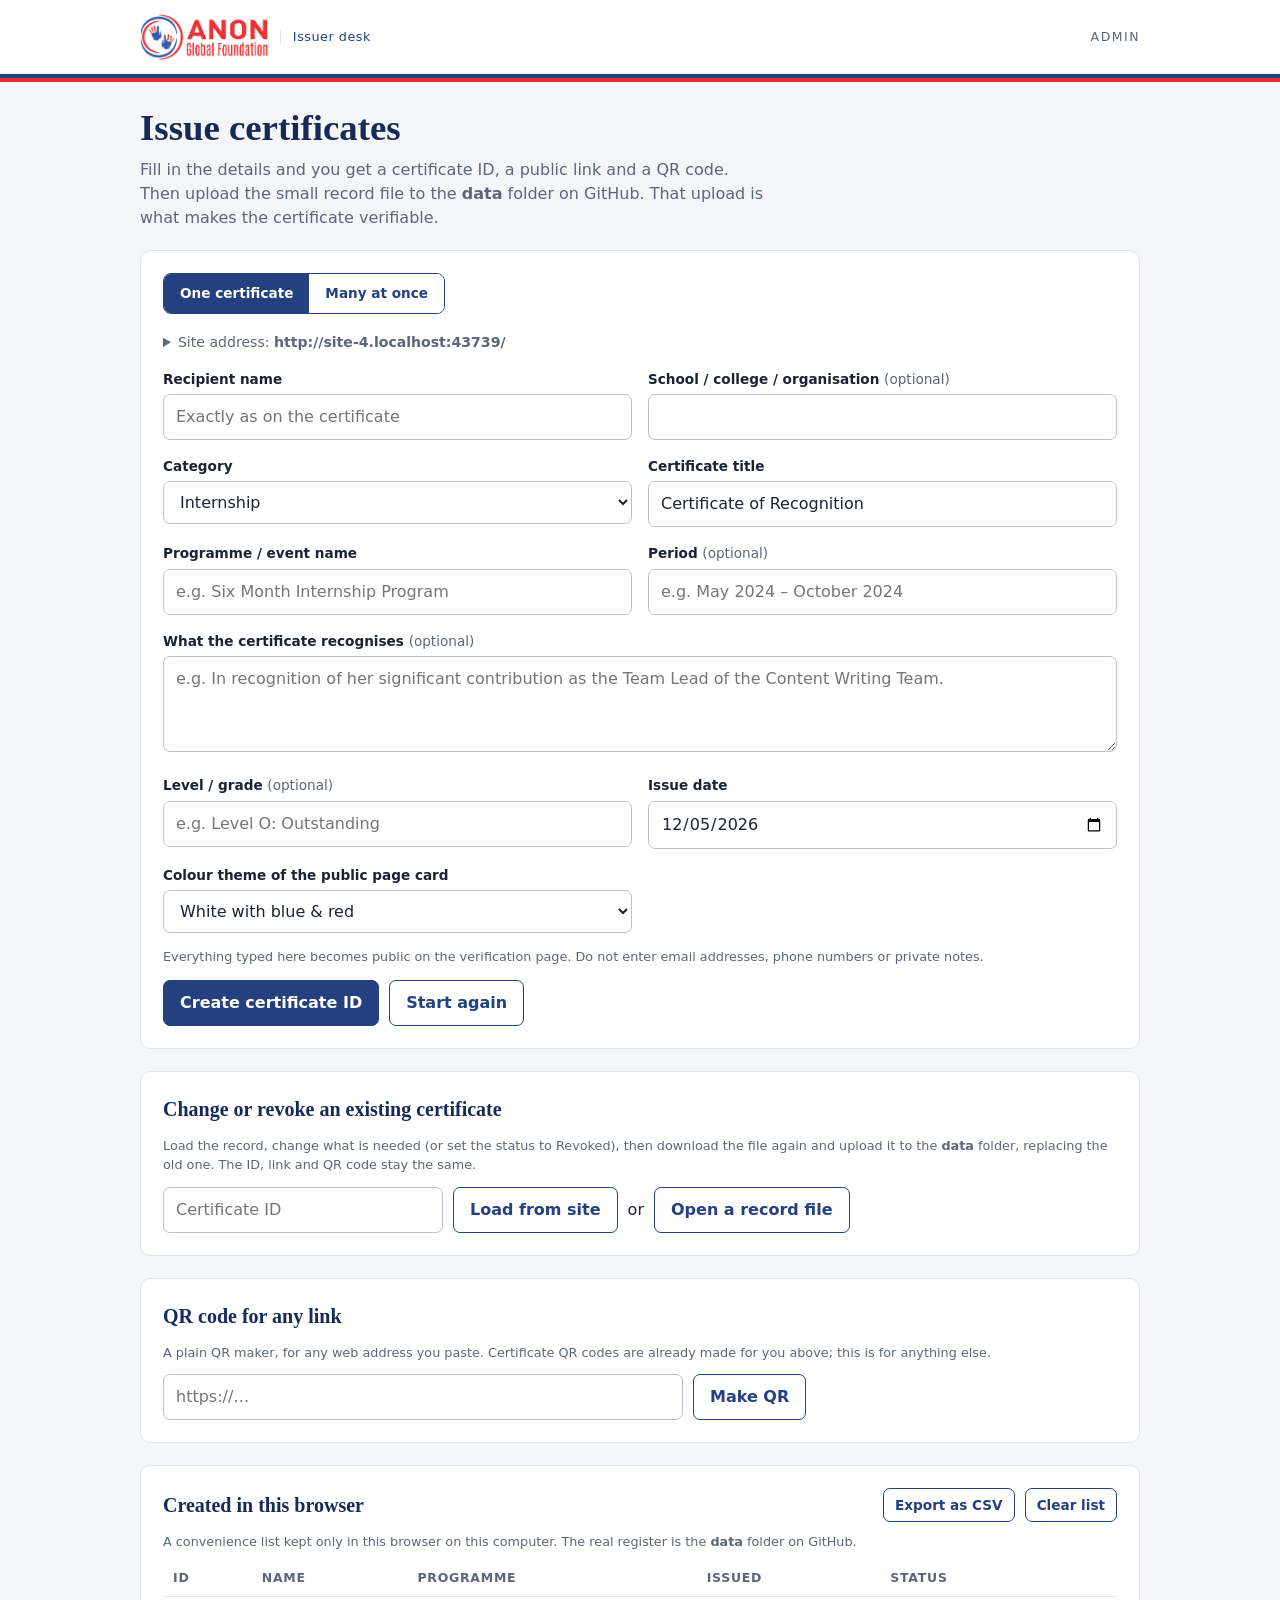
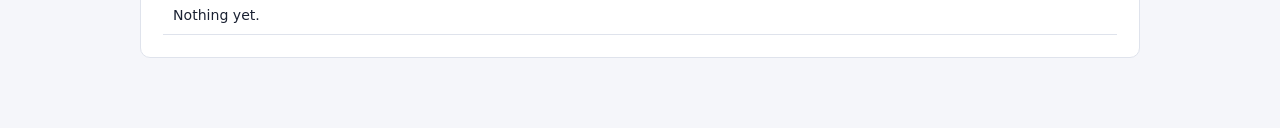
==== admin.html @ ef781900 "Add files via upload" ====
<!DOCTYPE html>
<html lang="en">
<head>
<meta charset="utf-8">
<meta name="viewport" content="width=device-width, initial-scale=1">
<meta name="robots" content="noindex, nofollow">
<title>Issue certificates | ANON Credential Hub</title>
<link rel="stylesheet" href="assets/style.css">
</head>
<body>
<header class="top">
  <div class="top-in">
    <a class="brand" href="./">
      <img src="assets/logo.png" alt="ANON Global Foundation" onload="this.parentNode.classList.add('has-logo')" onerror="this.remove()">
      <span class="brand-text"><span id="orgName" class="org-name">ANON Global Foundation</span><small>Issuer desk</small></span>
    </a>
    <span class="tag">Admin</span>
  </div>
</header>

<main>
  <h1 id="pageTitle">Issue certificates</h1>
  <p class="lead">Fill in the details and you get a certificate ID, a public link and a QR code. Then upload the small record file to the <b>data</b> folder on GitHub. That upload is what makes the certificate verifiable.</p>

  <div class="msg info" id="localNote" hidden style="margin:0 0 20px">You opened this page from a folder on your computer. That works for creating IDs and QR codes, but first paste your GitHub Pages address under “Site address” below, so the links and QR codes point to the right place.</div>

  <form class="card" id="form" autocomplete="off" novalidate>
    <div class="modes" role="radiogroup" aria-label="How many certificates">
      <label><input type="radio" name="mode" value="one" checked><span>One certificate</span></label>
      <label><input type="radio" name="mode" value="many"><span>Many at once</span></label>
    </div>

    <details class="site" id="siteBox">
      <summary>Site address: <b id="siteShow"></b></summary>
      <div class="inner">
        <label for="site">Address of your verification site</label>
        <input id="site" type="url" placeholder="https://your-username.github.io/your-repo/">
        <p class="hint">This is where your public page lives. Every certificate link is this address plus the ID. It is detected automatically when you open this page from GitHub Pages, so you normally never touch it.</p>
      </div>
    </details>

    <div id="manyBox" hidden style="margin-bottom:18px">
      <label for="list">List of people</label>
      <textarea id="list" style="min-height:150px;font-family:ui-monospace,Consolas,monospace;font-size:.85rem" placeholder="Copy the rows from Excel or Google Sheets (with the heading row) and paste them here.&#10;&#10;name&#9;organization&#9;level&#10;Raaina Jain&#9;K.C. College, Mumbai&#9;Level O: Outstanding"></textarea>
      <div class="row" style="margin-top:8px">
        <label class="btn ghost small" style="margin:0">Choose a CSV file<input type="file" id="listFile" accept=".csv,.tsv,.txt,text/csv" hidden></label>
        <button type="button" class="ghost small" id="sample">Download a sample spreadsheet</button>
      </div>
      <p class="hint">Only the <b>name</b> column is required. Other columns you may add: organization, level, description, period, program, title, date, category, theme. Anything you leave out is taken from the boxes below, so fill those with what the whole batch has in common. A plain list of names, one per line, also works.</p>
    </div>

    <div class="grid">
      <div class="one">
        <label for="name">Recipient name</label>
        <input id="name" maxlength="120" placeholder="Exactly as on the certificate">
      </div>
      <div class="one">
        <label for="organization">School / college / organisation <span class="opt">(optional)</span></label>
        <input id="organization" maxlength="160">
      </div>
      <div>
        <label for="category">Category</label>
        <select id="category"></select>
      </div>
      <div>
        <label for="certificateTitle">Certificate title</label>
        <input id="certificateTitle" list="titles" maxlength="80" value="Certificate of Recognition">
        <datalist id="titles"></datalist>
      </div>
      <div>
        <label for="program">Programme / event name</label>
        <input id="program" maxlength="160" placeholder="e.g. Six Month Internship Program">
      </div>
      <div>
        <label for="period">Period <span class="opt">(optional)</span></label>
        <input id="period" maxlength="80" placeholder="e.g. May 2024 – October 2024">
      </div>
      <div class="full">
        <label for="description">What the certificate recognises <span class="opt">(optional)</span></label>
        <textarea id="description" maxlength="900" placeholder="e.g. In recognition of her significant contribution as the Team Lead of the Content Writing Team."></textarea>
      </div>
      <div>
        <label for="level">Level / grade <span class="opt">(optional)</span></label>
        <input id="level" maxlength="80" placeholder="e.g. Level O: Outstanding">
      </div>
      <div>
        <label for="issueDate">Issue date</label>
        <input id="issueDate" type="date">
      </div>
      <div>
        <label for="theme">Colour theme of the public page card</label>
        <select id="theme"></select>
      </div>
      <div id="statusWrap" hidden>
        <label for="status">Status</label>
        <select id="status">
          <option value="valid">Valid</option>
          <option value="revoked">Revoked</option>
          <option value="superseded">Superseded (replaced)</option>
        </select>
      </div>
      <div id="replWrap" hidden>
        <label for="replacedBy">ID of the replacement certificate <span class="opt">(optional)</span></label>
        <input id="replacedBy" maxlength="40">
      </div>
    </div>
    <p class="hint" style="margin-top:14px">Everything typed here becomes public on the verification page. Do not enter email addresses, phone numbers or private notes.</p>
    <div class="row" style="margin-top:14px">
      <button type="submit" id="go">Create certificate ID</button>
      <button type="button" class="ghost" id="reset">Start again</button>
    </div>
    <div id="formMsg"></div>
  </form>

  <!-- one certificate: result -->
  <section class="card" id="result" hidden>
    <h2>Ready to publish</h2>
    <div class="out-grid">
      <div>
        <div class="qrbox" id="qr"></div>
        <div class="row" style="margin-top:10px">
          <button type="button" class="small" id="dlPng">QR as PNG</button>
          <button type="button" class="small ghost" id="dlSvg">QR as SVG</button>
        </div>
      </div>
      <div>
        <div class="kv"><div class="k">Certificate ID</div><div class="v big mono" id="rId"></div></div>
        <div class="kv"><div class="k">Public link (works as soon as step 2 is done)</div><div class="v mono" id="rUrl"></div></div>
        <div class="row">
          <button type="button" class="small ghost" id="cpId">Copy ID</button>
          <button type="button" class="small ghost" id="cpUrl">Copy link</button>
          <button type="button" class="small ghost" id="cpMsg">Copy message for recipient</button>
        </div>
        <h2 style="margin-top:22px">To make it live</h2>
        <ol class="steps">
          <li><button type="button" class="small" id="dlJson">Download record file</button> <span class="mono" id="fileName"></span></li>
          <li>On GitHub open the <b>data</b> folder, choose <b>Add file → Upload files</b>, drop the file in and press <b>Commit changes</b>. <a class="ghLink" target="_blank" rel="noopener" hidden>Open the upload page</a></li>
          <li>Send the QR code and the ID to your designer for the Canva certificate.</li>
          <li>Optional: save the finished certificate as <span class="mono" id="imgName"></span> and upload it to the <b>certs</b> folder so it shows on the public page.</li>
          <li><button type="button" class="small ghost" id="check">Check whether it is live</button></li>
        </ol>
        <div id="liveMsg"></div>
      </div>
    </div>
  </section>

  <!-- many: preview, then result -->
  <section class="card" id="preview" hidden>
    <h2>Check the list</h2>
    <div id="previewMsg"></div>
    <div class="table-wrap" style="margin:12px 0"><table>
      <thead><tr><th>#</th><th>Name</th><th>Organisation</th><th>Programme</th><th>Issue date</th><th>Problem</th></tr></thead>
      <tbody id="previewRows"></tbody>
    </table></div>
    <button type="button" id="createAll"></button>
  </section>

  <section class="card" id="batch" hidden>
    <h2 id="batchTitle"></h2>
    <ol class="steps">
      <li><button type="button" id="dlZip">Download everything (.zip)</button> then unzip it (right-click → Extract all).</li>
      <li>On GitHub open the <b>data</b> folder, choose <b>Add file → Upload files</b>, select <b>all the files inside the zip's “data” folder</b> together, drop them in and press <b>Commit changes</b>. <a class="ghLink" target="_blank" rel="noopener" hidden>Open the upload page</a></li>
      <li>Give your designer the zip's <b>qr</b> folder and <b>certificates.csv</b> (name, ID, link and QR file name for each person).</li>
    </ol>
    <div class="table-wrap" style="margin-top:12px"><table>
      <thead><tr><th>ID</th><th>Name</th><th>Public link</th></tr></thead>
      <tbody id="batchRows"></tbody>
    </table></div>
  </section>

  <section class="card">
    <h2>Change or revoke an existing certificate</h2>
    <p class="hint" style="margin:0 0 12px">Load the record, change what is needed (or set the status to Revoked), then download the file again and upload it to the <b>data</b> folder, replacing the old one. The ID, link and QR code stay the same.</p>
    <div class="row">
      <input id="loadId" placeholder="Certificate ID" style="max-width:280px" aria-label="Certificate ID to load">
      <button type="button" class="ghost" id="loadBtn">Load from site</button>
      <span>or</span>
      <label class="btn ghost" style="margin:0">Open a record file<input type="file" id="loadFile" accept=".json,application/json" hidden></label>
    </div>
    <div id="loadMsg"></div>
  </section>

  <section class="card">
    <h2>QR code for any link</h2>
    <p class="hint" style="margin:0 0 12px">A plain QR maker, for any web address you paste. Certificate QR codes are already made for you above; this is for anything else.</p>
    <div class="row">
      <input id="anyUrl" type="url" placeholder="https://…" style="max-width:520px" aria-label="Web address">
      <button type="button" class="ghost" id="anyGo">Make QR</button>
    </div>
    <div id="anyOut" hidden style="margin-top:14px">
      <div class="qrbox" id="anyQr" style="max-width:200px"></div>
      <button type="button" class="small" id="anyPng" style="margin-top:10px">Download PNG</button>
    </div>
    <div id="anyMsg"></div>
  </section>

  <section class="card">
    <div class="row" style="justify-content:space-between;margin-bottom:10px">
      <h2 style="margin:0">Created in this browser</h2>
      <div class="row">
        <button type="button" class="small ghost" id="exportCsv">Export as CSV</button>
        <button type="button" class="small ghost" id="clearLog">Clear list</button>
      </div>
    </div>
    <p class="hint" style="margin:0 0 10px">A convenience list kept only in this browser on this computer. The real register is the <b>data</b> folder on GitHub.</p>
    <div class="table-wrap"><table>
      <thead><tr><th>ID</th><th>Name</th><th>Programme</th><th>Issued</th><th>Status</th><th></th></tr></thead>
      <tbody id="log"></tbody>
    </table></div>
  </section>
</main>

<canvas id="canvas" hidden></canvas>
<script src="assets/config.js"></script>
<script src="assets/qr.js"></script>
<script>
(function () {
  var C = window.AGF_CONFIG || {};
  var $ = function (id) { return document.getElementById(id); };
  var SHARED = ['certificateTitle', 'program', 'period', 'description', 'level'];
  var current = null;      // single mode: record shown in "Ready to publish"
  var editingId = null;    // set once an ID exists, so pressing the button again never makes a second ID
  var createdAt = null;
  var pending = [];        // bulk mode: checked rows waiting for confirmation
  var batch = [];          // bulk mode: created records

  $('orgName').textContent = C.orgName;
  function options(sel, items) {
    items.forEach(function (c) { var o = document.createElement('option'); o.value = c.code; o.textContent = c.label; sel.appendChild(o); });
  }
  options($('category'), C.categories);
  options($('theme'), C.themes || [{ code: 'classic', label: 'Default' }]);
  (C.certificateTitles || []).forEach(function (t) { var o = document.createElement('option'); o.value = t; $('titles').appendChild(o); });

  // ================= helpers
  function store(key, val) {
    try {
      if (val === undefined) return JSON.parse(localStorage.getItem(key));
      localStorage.setItem(key, JSON.stringify(val));
    } catch (e) { return null; }
  }
  function msg(node, kind, text) {
    node.innerHTML = '';
    if (!text) return;
    var d = document.createElement('div'); d.className = 'msg ' + kind; d.textContent = text; node.appendChild(d);
  }
  function download(name, content, type) {
    var blob = content instanceof Blob ? content : new Blob([content], { type: type });
    var a = document.createElement('a');
    a.href = URL.createObjectURL(blob); a.download = name;
    document.body.appendChild(a); a.click(); a.remove();
    setTimeout(function () { URL.revokeObjectURL(a.href); }, 4000);
  }
  function copy(btn, text) {
    var label = btn.textContent;
    var done = function () { btn.textContent = 'Copied'; setTimeout(function () { btn.textContent = label; }, 1800); };
    if (navigator.clipboard) navigator.clipboard.writeText(text).then(done, function () { prompt('Copy:', text); });
    else prompt('Copy:', text);
  }
  function pad(n) { return (n < 10 ? '0' : '') + n; }
  function today() { var d = new Date(); return d.getFullYear() + '-' + pad(d.getMonth() + 1) + '-' + pad(d.getDate()); }
  function cleanId(raw) { return String(raw || '').trim().toUpperCase().replace(/\s+/g, ''); }
  function validId(id) { return /^[A-Z0-9]+(-[A-Z0-9]+){1,5}$/.test(id) && id.length <= 40; }
  function hosted() { return /^https?:$/.test(location.protocol); }
  function siteBase() {
    var s = $('site').value.trim().replace(/[?#].*$/, '').replace(/(index|admin)\.html$/i, '');
    if (s && s.slice(-1) !== '/') s += '/';
    return s;
  }
  function linkFor(id) { return siteBase() + '?id=' + id; }
  function mode() { return document.querySelector('input[name=mode]:checked').value; }
  // cells starting with = + - @ are prefixed so a spreadsheet never runs them as formulas
  function csvCell(v) {
    v = String(v == null ? '' : v);
    if (/^[=+\-@\t\r]/.test(v)) v = "'" + v;
    return '"' + v.replace(/"/g, '""') + '"';
  }

  // ================= IDs: AGF-<year>-<category>-<6 random characters>
  // Random, so they cannot be guessed and need no counter. Look-alikes (0/O, 1/I/L) are left out.
  function randomPart() {
    var abc = '23456789ABCDEFGHJKMNPQRSTUVWXYZ', buf = new Uint8Array(6), s = '';
    crypto.getRandomValues(buf);
    for (var i = 0; i < 6; i++) s += abc[buf[i] % abc.length];
    return s;
  }
  function newId(code, year) { return (C.orgShort || 'AGF') + '-' + year + '-' + code + '-' + randomPart(); }
  function existsOnSite(id) {
    if (!hosted()) return Promise.resolve(false);
    return fetch(siteBase() + 'data/' + id + '.json?t=' + Date.now(), { cache: 'no-store' })
      .then(function (r) { return r.ok; }, function () { return false; });
  }
  function freshId(code, year, tries) {
    var id = newId(code, year);
    return existsOnSite(id).then(function (taken) { return taken && tries > 0 ? freshId(code, year, tries - 1) : id; });
  }

  // ================= site address
  $('site').value = hosted() ? location.origin + location.pathname.replace(/[^/]*$/, '') : (store('agf_site') || '');
  function siteRefresh() {
    $('siteShow').textContent = siteBase() || 'not set yet';
    var gh = /^https:\/\/([^.\/]+)\.github\.io\/([^\/]+)\//.exec(siteBase());
    document.querySelectorAll('.ghLink').forEach(function (a) {
      a.hidden = !gh;
      if (gh) a.href = 'https://github.com/' + gh[1] + '/' + gh[2] + '/upload/main/data';
    });
  }
  $('site').addEventListener('input', siteRefresh);
  if (!hosted()) { $('localNote').hidden = false; $('siteBox').open = true; }
  siteRefresh();
  $('issueDate').value = today();
  function siteOk() {
    var base = siteBase();
    if (!/^https?:\/\/[^\/]+\//.test(base)) {
      $('siteBox').open = true;
      msg($('formMsg'), 'bad', 'Please fill in the site address first (it starts with https://).');
      return false;
    }
    store('agf_site', base); return true;
  }

  // ================= records
  function catByCode(code) { return C.categories.filter(function (c) { return c.code === code; })[0]; }
  function makeRecord(id, v, created) {
    var rec = {
      id: id, status: v.status || 'valid', name: v.name, organization: v.organization,
      certificateTitle: v.certificateTitle, program: v.program, period: v.period, description: v.description,
      level: v.level, issueDate: v.issueDate, category: (catByCode(v.categoryCode) || {}).label || v.categoryCode,
      categoryCode: v.categoryCode, theme: v.theme, issuedBy: C.orgName,
      replacedBy: v.status === 'superseded' ? v.replacedBy : '',
      createdAt: created || new Date().toISOString(), updatedAt: new Date().toISOString()
    };
    Object.keys(rec).forEach(function (k) { if (rec[k] === '' || rec[k] == null) delete rec[k]; });
    return rec;
  }
  function formValues() {
    var v = { name: $('name').value.trim(), organization: $('organization').value.trim(), issueDate: $('issueDate').value,
      categoryCode: $('category').value, theme: $('theme').value, status: $('status').value || 'valid',
      replacedBy: cleanId($('replacedBy').value) };
    SHARED.forEach(function (f) { v[f] = $(f).value.trim(); });
    return v;
  }
  function problems(v) {
    if (!v.name) return 'Name is missing';
    if (!v.certificateTitle) return 'Certificate title is missing';
    if (!v.program) return 'Programme / event name is missing';
    if (!/^\d{4}-\d{2}-\d{2}$/.test(v.issueDate || '')) return 'Issue date is missing or not understood';
    if (!catByCode(v.categoryCode)) return 'Category not recognised';
    return '';
  }

  // ================= mode switch
  function setMode() {
    var many = mode() === 'many';
    $('manyBox').hidden = !many;
    document.querySelectorAll('.one').forEach(function (n) { n.hidden = many; });
    if (many) { setEditing(null); $('result').hidden = true; }
    else { $('preview').hidden = true; $('batch').hidden = true; }
    $('go').textContent = many ? 'Check the list' : (editingId ? 'Update ' + editingId : 'Create certificate ID');
    msg($('formMsg'), '', '');
  }
  document.querySelectorAll('input[name=mode]').forEach(function (r) { r.addEventListener('change', setMode); });

  function toggleRepl() { $('replWrap').hidden = $('statusWrap').hidden || $('status').value !== 'superseded'; }
  $('status').addEventListener('change', toggleRepl);
  function setEditing(id) {
    editingId = id;
    if (!id) { createdAt = null; $('status').value = 'valid'; }
    $('statusWrap').hidden = !id;
    $('category').disabled = !!id;   // the category code is part of the ID, so it is fixed once issued
    $('go').textContent = id ? 'Update ' + id : (mode() === 'many' ? 'Check the list' : 'Create certificate ID');
    $('pageTitle').textContent = id ? 'Edit certificate ' + id : 'Issue certificates';
    toggleRepl();
  }

  // ================= one certificate
  function show(rec) {
    current = rec;
    var url = linkFor(rec.id);
    $('rId').textContent = rec.id;
    $('rUrl').textContent = url;
    $('fileName').textContent = rec.id + '.json';
    $('imgName').textContent = rec.id + '.jpg';
    $('qr').innerHTML = AGFQR.svg(url);
    msg($('liveMsg'), '', '');
    $('result').hidden = false;
    $('result').scrollIntoView({ behavior: 'smooth', block: 'start' });
  }
  function submitOne() {
    var v = formValues(), p = problems(v);
    if (p) return msg($('formMsg'), 'bad', p + '.');
    if (v.status === 'superseded' && v.replacedBy && !validId(v.replacedBy))
      return msg($('formMsg'), 'bad', 'The replacement ID does not look like a certificate ID.');
    $('go').disabled = true;
    (editingId ? Promise.resolve(editingId) : freshId(v.categoryCode, v.issueDate.slice(0, 4), 5)).then(function (id) {
      var rec = makeRecord(id, v, createdAt);
      createdAt = rec.createdAt;
      try { show(rec); } catch (err) { msg($('formMsg'), 'bad', err.message); return; }
      setEditing(id); logSave([rec]);
    }).finally(function () { $('go').disabled = false; });
  }

  $('form').addEventListener('submit', function (e) {
    e.preventDefault();
    msg($('formMsg'), '', '');
    if (!siteOk()) return;
    if (mode() === 'many') checkList(); else submitOne();
  });
  $('reset').addEventListener('click', function () {
    var keep = $('site').value, m = mode();
    $('form').reset();
    document.querySelector('input[name=mode][value=' + m + ']').checked = true;
    $('site').value = keep; $('issueDate').value = today();
    current = null; pending = []; batch = []; setEditing(null); siteRefresh();
    ['result', 'preview', 'batch'].forEach(function (id) { $(id).hidden = true; });
    $('go').disabled = false;
    msg($('formMsg'), '', ''); msg($('loadMsg'), '', '');
    window.scrollTo({ top: 0, behavior: 'smooth' });
  });

  $('dlJson').addEventListener('click', function () { download(current.id + '.json', JSON.stringify(current, null, 2) + '\n', 'application/json'); });
  $('dlSvg').addEventListener('click', function () { download(current.id + '-qr.svg', AGFQR.svg(linkFor(current.id)), 'image/svg+xml'); });
  $('dlPng').addEventListener('click', function () {
    AGFQR.toCanvas(linkFor(current.id), $('canvas'), 1200).toBlob(function (b) { download(current.id + '-qr.png', b); }, 'image/png');
  });
  $('cpId').addEventListener('click', function () { copy(this, current.id); });
  $('cpUrl').addEventListener('click', function () { copy(this, linkFor(current.id)); });
  $('cpMsg').addEventListener('click', function () {
    copy(this, 'Dear ' + current.name + ',\n\nYour ' + current.certificateTitle + ' from ' + C.orgName +
      (current.program ? ' for ' + current.program : '') + ' is now registered on the ' + C.hubName + '.\n\n' +
      'Certificate ID: ' + current.id + '\nVerification link: ' + linkFor(current.id) + '\n\n' +
      'Anyone can open this link, or scan the QR code on your certificate, to confirm it is genuine. ' +
      'You can add the link and ID under "Licenses & certifications" on LinkedIn; the verification page has a button for that.\n\n' +
      'Warm regards,\n' + C.orgName);
  });
  $('check').addEventListener('click', function () {
    var box = $('liveMsg');
    msg(box, 'info', 'Checking…');
    fetch(siteBase() + 'data/' + current.id + '.json?t=' + Date.now(), { cache: 'no-store' })
      .then(function (r) { if (!r.ok) throw 0; return r.json(); })
      .then(function (live) {
        if (live.updatedAt === current.updatedAt) msg(box, 'ok', 'Live. The public page now shows this certificate as ' + live.status + '.');
        else msg(box, 'info', 'A record with this ID is live, but it is an older version (status: ' + live.status + '). If you just uploaded the new file, wait a few minutes and check again.');
      })
      .catch(function () { msg(box, 'bad', 'Not live yet. Upload the record file to the data folder; GitHub Pages then needs a minute or two.'); });
  });

  // ================= many at once
  function parseTable(text) {
    text = text.replace(/^﻿/, '').replace(/\r\n?/g, '\n');
    var delim = text.indexOf('\t') >= 0 ? '\t' : ',', rows = [], row = [], cell = '', q = false;
    for (var i = 0; i < text.length; i++) {
      var ch = text[i];
      if (q) {
        if (ch === '"') { if (text[i + 1] === '"') { cell += '"'; i++; } else q = false; }
        else cell += ch;
      } else if (ch === '"' && cell === '') q = true;
      else if (ch === delim) { row.push(cell); cell = ''; }
      else if (ch === '\n') { row.push(cell); rows.push(row); row = []; cell = ''; }
      else cell += ch;
    }
    row.push(cell); rows.push(row);
    return rows.map(function (r) { return r.map(function (c) { return c.trim(); }); })
      .filter(function (r) { return r.some(function (c) { return c; }); });
  }
  var HEADS = {
    name: 'name', fullname: 'name', recipient: 'name', recipientname: 'name', studentname: 'name', internname: 'name',
    organization: 'organization', organisation: 'organization', school: 'organization', college: 'organization', institution: 'organization', institute: 'organization',
    program: 'program', programme: 'program', event: 'program', programname: 'program',
    title: 'certificateTitle', certificatetitle: 'certificateTitle', certificate: 'certificateTitle',
    date: 'issueDate', issuedate: 'issueDate', issuedon: 'issueDate',
    level: 'level', grade: 'level', description: 'description', recognition: 'description', text: 'description',
    period: 'period', duration: 'period', category: 'categoryCode', theme: 'theme'
  };
  var MON = ['jan', 'feb', 'mar', 'apr', 'may', 'jun', 'jul', 'aug', 'sep', 'oct', 'nov', 'dec'];
  function parseDate(s) {
    s = String(s || '').trim(); if (!s) return '';
    var m, y, mo, d;
    if ((m = /^(\d{4})[-\/.](\d{1,2})[-\/.](\d{1,2})$/.exec(s))) { y = +m[1]; mo = +m[2]; d = +m[3]; }
    else if ((m = /^(\d{1,2})[-\/.](\d{1,2})[-\/.](\d{4})$/.exec(s))) { d = +m[1]; mo = +m[2]; y = +m[3]; if (mo > 12 && d <= 12) { var t = d; d = mo; mo = t; } }
    else if ((m = /^(\d{1,2})(?:st|nd|rd|th)?[\s-]+([A-Za-z]{3,})\.?,?[\s-]+(\d{4})$/.exec(s))) { d = +m[1]; mo = MON.indexOf(m[2].slice(0, 3).toLowerCase()) + 1; y = +m[3]; }
    else if ((m = /^([A-Za-z]{3,})\.?\s+(\d{1,2})(?:st|nd|rd|th)?,?\s+(\d{4})$/.exec(s))) { mo = MON.indexOf(m[1].slice(0, 3).toLowerCase()) + 1; d = +m[2]; y = +m[3]; }
    else return 'bad';
    var dt = new Date(Date.UTC(y, mo - 1, d));
    if (mo < 1 || mo > 12 || dt.getUTCDate() !== d || y < 1990 || y > 2100) return 'bad';
    return y + '-' + pad(mo) + '-' + pad(d);
  }
  function lookupCode(list, val) {
    var k = String(val).toLowerCase().replace(/[^a-z0-9]/g, '');
    var hit = list.filter(function (c) { return c.code.toLowerCase() === k || c.label.toLowerCase().replace(/[^a-z0-9]/g, '') === k; })[0];
    return hit ? hit.code : null;
  }

  function checkList() {
    var rows = parseTable($('list').value);
    $('batch').hidden = true;
    if (!rows.length) return msg($('formMsg'), 'bad', 'Paste your list of people first.');
    var cols = rows[0].map(function (h) { return HEADS[h.toLowerCase().replace(/[^a-z]/g, '')]; });
    if (cols.indexOf('name') >= 0) rows.shift();          // there is a heading row
    else cols = ['name', 'organization', 'level'];         // plain list: name, organisation, level
    if (rows.length > 1000) return msg($('formMsg'), 'bad', 'That is more than 1,000 rows. Please split the list into smaller batches.');
    var base = formValues(), seen = {};
    pending = rows.map(function (r, i) {
      var v = {}; Object.keys(base).forEach(function (k) { v[k] = base[k]; });
      v.status = 'valid'; v.replacedBy = ''; v.name = ''; v.organization = '';
      var err = '';
      cols.forEach(function (c, j) {
        var val = r[j]; if (!c || !val) return;
        if (c === 'issueDate') { var d = parseDate(val); if (d === 'bad') err = 'Date “' + val + '” not understood (use 31/10/2024)'; else v.issueDate = d; }
        else if (c === 'categoryCode') { var cc = lookupCode(C.categories, val); if (cc) v.categoryCode = cc; else err = 'Category “' + val + '” not recognised'; }
        else if (c === 'theme') { var tc = lookupCode(C.themes || [], val); if (tc) v.theme = tc; }
        else v[c] = val.slice(0, c === 'description' ? 900 : 160);
      });
      err = err || problems(v);
      var key = (v.name + '|' + v.program + '|' + (v.organization || '')).toLowerCase();
      if (!err && seen[key]) err = 'Same person appears twice (row ' + seen[key] + ')';
      if (!err) seen[key] = i + 1;
      return { n: i + 1, v: v, err: err };
    });
    var good = pending.filter(function (p) { return !p.err; }).length, bad = pending.length - good;
    var tb = $('previewRows'); tb.innerHTML = '';
    pending.forEach(function (p) {
      var tr = tb.insertRow(); if (p.err) tr.className = 'bad';
      [p.n, p.v.name, p.v.organization, p.v.program, p.v.issueDate, p.err].forEach(function (val, i) {
        var td = tr.insertCell(); td.textContent = val || ''; if (i === 5) td.className = 'err';
      });
    });
    msg($('previewMsg'), bad ? 'bad' : 'ok', good + ' ready' + (bad ? ', ' + bad + ' with a problem. Fix them in your list and press “Check the list” again, or continue and those rows are skipped.' : '. Nothing is created until you press the button below.'));
    $('createAll').textContent = 'Create ' + good + ' certificate' + (good === 1 ? '' : 's');
    $('createAll').disabled = !good;
    $('preview').hidden = false;
    $('preview').scrollIntoView({ behavior: 'smooth', block: 'start' });
  }

  $('createAll').addEventListener('click', function () {
    var used = {}; logAll().forEach(function (r) { used[r.id] = 1; });
    batch = pending.filter(function (p) { return !p.err; }).map(function (p) {
      var id; do { id = newId(p.v.categoryCode, p.v.issueDate.slice(0, 4)); } while (used[id]);
      used[id] = 1;
      return makeRecord(id, p.v);
    });
    pending = [];
    logSave(batch);
    $('preview').hidden = true;
    $('batchTitle').textContent = batch.length + ' certificate' + (batch.length === 1 ? '' : 's') + ' created';
    var tb = $('batchRows'); tb.innerHTML = '';
    batch.forEach(function (r) {
      var tr = tb.insertRow();
      [r.id, r.name, linkFor(r.id)].forEach(function (v, i) { var td = tr.insertCell(); td.textContent = v; if (i !== 1) td.className = 'mono'; });
    });
    $('batch').hidden = false;
    $('batch').scrollIntoView({ behavior: 'smooth', block: 'start' });
  });

  // --- a tiny .zip writer (no compression needed for files this small)
  var CRC = (function () {
    var t = new Uint32Array(256);
    for (var n = 0; n < 256; n++) { var c = n; for (var k = 0; k < 8; k++) c = c & 1 ? 0xEDB88320 ^ (c >>> 1) : c >>> 1; t[n] = c >>> 0; }
    return t;
  })();
  function crc32(b) { var c = 0xFFFFFFFF; for (var i = 0; i < b.length; i++) c = CRC[(c ^ b[i]) & 0xFF] ^ (c >>> 8); return (c ^ 0xFFFFFFFF) >>> 0; }
  function zip(files) {
    var enc = new TextEncoder(), parts = [], central = [], offset = 0, d = new Date();
    var time = (d.getHours() << 11) | (d.getMinutes() << 5) | (d.getSeconds() >> 1);
    var date = ((d.getFullYear() - 1980) << 9) | ((d.getMonth() + 1) << 5) | d.getDate();
    files.forEach(function (f) {
      var name = enc.encode(f.name), crc = crc32(f.data), size = f.data.length;
      var h = new DataView(new ArrayBuffer(30));
      h.setUint32(0, 0x04034b50, true); h.setUint16(4, 20, true); h.setUint16(6, 0x0800, true); h.setUint16(8, 0, true);
      h.setUint16(10, time, true); h.setUint16(12, date, true); h.setUint32(14, crc, true);
      h.setUint32(18, size, true); h.setUint32(22, size, true); h.setUint16(26, name.length, true); h.setUint16(28, 0, true);
      parts.push(h.buffer, name, f.data);
      var c = new DataView(new ArrayBuffer(46));
      c.setUint32(0, 0x02014b50, true); c.setUint16(4, 20, true); c.setUint16(6, 20, true); c.setUint16(8, 0x0800, true); c.setUint16(10, 0, true);
      c.setUint16(12, time, true); c.setUint16(14, date, true); c.setUint32(16, crc, true);
      c.setUint32(20, size, true); c.setUint32(24, size, true); c.setUint16(28, name.length, true);
      c.setUint32(42, offset, true);
      central.push(c.buffer, name);
      offset += 30 + name.length + size;
    });
    var cdSize = central.reduce(function (s, p) { return s + (p.byteLength); }, 0);
    var e = new DataView(new ArrayBuffer(22));
    e.setUint32(0, 0x06054b50, true); e.setUint16(8, files.length, true); e.setUint16(10, files.length, true);
    e.setUint32(12, cdSize, true); e.setUint32(16, offset, true);
    return new Blob(parts.concat(central, [e.buffer]), { type: 'application/zip' });
  }
  function pngBytes(url) {
    return new Promise(function (resolve) {
      AGFQR.toCanvas(url, $('canvas'), 800).toBlob(function (b) {
        b.arrayBuffer().then(function (buf) { resolve(new Uint8Array(buf)); });
      }, 'image/png');
    });
  }
  function buildZip() {
    var enc = new TextEncoder(), files = [], lines = [['name', 'organization', 'certificate_id', 'verification_link', 'qr_file'].join(',')];
    var chain = Promise.resolve();
    batch.forEach(function (r) {
      var qrName = r.name.normalize('NFKD').replace(/[\u0300-\u036f]/g, '').replace(/[^A-Za-z0-9]+/g, '-').replace(/^-|-$/g, '').slice(0, 40) + '_' + r.id + '.png';
      files.push({ name: 'data/' + r.id + '.json', data: enc.encode(JSON.stringify(r, null, 2) + '\n') });
      lines.push([r.name, r.organization, r.id, linkFor(r.id), qrName].map(csvCell).join(','));
      chain = chain.then(function () { return pngBytes(linkFor(r.id)); }).then(function (bytes) { files.push({ name: 'qr/' + qrName, data: bytes }); });
    });
    return chain.then(function () {
      files.push({ name: 'certificates.csv', data: enc.encode('﻿' + lines.join('\r\n') + '\r\n') });
      files.push({ name: 'READ-ME-FIRST.txt', data: enc.encode(
        'ANON Credential Hub batch\r\n\r\n' +
        '1. data folder: upload ALL the files inside it to the "data" folder of your GitHub repository.\r\n' +
        '   (Upload the files, not the folder itself.) This is what makes the certificates verifiable.\r\n' +
        '2. qr folder: one QR code per person, for the certificate design.\r\n' +
        '3. certificates.csv: name, certificate ID, public link and QR file name for every person.\r\n') });
      return zip(files);
    });
  }
  $('dlZip').addEventListener('click', function () {
    var b = this, label = b.textContent;
    try { AGFQR.matrix(linkFor(batch[0].id)); } catch (err) { return alertMsg(err.message); }
    b.disabled = true; b.textContent = 'Preparing…';
    buildZip().then(function (blob) { download('agf-certificates-' + today() + '-' + batch.length + '.zip', blob); })
      .finally(function () { b.disabled = false; b.textContent = label; });
  });
  function alertMsg(t) { msg($('formMsg'), 'bad', t); $('form').scrollIntoView(); }

  $('listFile').addEventListener('change', function () {
    var f = this.files[0]; if (!f) return;
    var rd = new FileReader();
    rd.onload = function () { $('list').value = rd.result; };
    rd.readAsText(f); this.value = '';
  });
  $('sample').addEventListener('click', function () {
    download('agf-bulk-sample.csv', '﻿name,organization,level,description\r\n' +
      'First Person,"Example College, City",Level O: Outstanding,In recognition of her contribution as Team Lead of the Content Team.\r\n' +
      'Second Person,Example School,Level A: Excellent,\r\n', 'text/csv');
  });

  // ================= load an existing record
  function loaded(rec, from) {
    if (!rec || !validId(cleanId(rec.id)) || !rec.name) return msg($('loadMsg'), 'bad', 'That is not a certificate record.');
    document.querySelector('input[name=mode][value=one]').checked = true; setMode();
    ['name', 'organization', 'issueDate'].concat(SHARED).forEach(function (f) { $(f).value = rec[f] || ''; });
    var code = rec.categoryCode || (C.categories.filter(function (c) { return c.label === rec.category; })[0] || {}).code;
    if (code) $('category').value = code;
    $('theme').value = rec.theme || $('theme').options[0].value;
    $('replacedBy').value = rec.replacedBy || '';
    setEditing(cleanId(rec.id));
    $('status').value = rec.status || 'valid'; toggleRepl();
    createdAt = rec.createdAt || null;
    $('result').hidden = true; current = null;
    msg($('loadMsg'), 'ok', 'Loaded ' + editingId + ' ' + from + '. Make your changes at the top of the page, then press “Update”.');
    window.scrollTo({ top: 0, behavior: 'smooth' });
  }
  $('loadBtn').addEventListener('click', function () {
    var id = cleanId($('loadId').value);
    if (!validId(id)) return msg($('loadMsg'), 'bad', 'Enter a certificate ID first.');
    fetch(siteBase() + 'data/' + id + '.json?t=' + Date.now(), { cache: 'no-store' })
      .then(function (r) { if (!r.ok) throw 0; return r.json(); })
      .then(function (rec) { loaded(rec, 'from the site'); })
      .catch(function () { msg($('loadMsg'), 'bad', 'No published record found for ' + id + '. If you still have its file, use “Open a record file”.'); });
  });
  $('loadFile').addEventListener('change', function () {
    var f = this.files[0]; if (!f) return;
    var rd = new FileReader();
    rd.onload = function () {
      try { loaded(JSON.parse(rd.result), 'from the file'); }
      catch (e) { msg($('loadMsg'), 'bad', 'That file could not be read as a certificate record.'); }
    };
    rd.readAsText(f); this.value = '';
  });

  // ================= QR for any link
  $('anyGo').addEventListener('click', function () {
    var u = $('anyUrl').value.trim();
    msg($('anyMsg'), '', ''); $('anyOut').hidden = true;
    if (!/^https?:\/\/\S+$/.test(u)) return msg($('anyMsg'), 'bad', 'Paste a full web address starting with https://');
    try { $('anyQr').innerHTML = AGFQR.svg(u); $('anyOut').hidden = false; }
    catch (err) { msg($('anyMsg'), 'bad', err.message); }
  });
  $('anyPng').addEventListener('click', function () {
    AGFQR.toCanvas($('anyUrl').value.trim(), $('canvas'), 1200).toBlob(function (b) { download('qr-code.png', b); }, 'image/png');
  });

  // ================= convenience list kept in this browser
  function logAll() { return store('agf_issued') || []; }
  function logSave(recs) {
    var ids = {}; recs.forEach(function (r) { ids[r.id] = 1; });
    store('agf_issued', recs.concat(logAll().filter(function (r) { return !ids[r.id]; })).slice(0, 5000));
    logDraw();
  }
  function logDraw() {
    var tb = $('log'), list = logAll(); tb.innerHTML = '';
    if (!list.length) { var td0 = tb.insertRow().insertCell(); td0.colSpan = 6; td0.textContent = 'Nothing yet.'; return; }
    list.slice(0, 200).forEach(function (r) {
      var tr = tb.insertRow();
      [r.id, r.name, r.program, r.issueDate].forEach(function (v, i) { var td = tr.insertCell(); td.textContent = v || ''; if (i === 0) td.className = 'mono'; });
      var pill = document.createElement('span'); pill.className = 'pill ' + r.status; pill.textContent = r.status; tr.insertCell().appendChild(pill);
      var b = document.createElement('button'); b.type = 'button'; b.className = 'small ghost'; b.textContent = 'Edit';
      b.onclick = function () { loaded(r, 'from this browser'); };
      tr.insertCell().appendChild(b);
    });
    if (list.length > 200) { var td = tb.insertRow().insertCell(); td.colSpan = 6; td.textContent = 'Showing the latest 200 of ' + list.length + '. Export as CSV for the full list.'; }
  }
  $('exportCsv').addEventListener('click', function () {
    var cols = ['id', 'status', 'name', 'organization', 'category', 'certificateTitle', 'program', 'period', 'level', 'issueDate', 'description', 'replacedBy'];
    var rows = [cols.concat('link').join(',')].concat(logAll().map(function (r) {
      return cols.map(function (c) { return csvCell(r[c]); }).concat(csvCell(linkFor(r.id))).join(',');
    }));
    download('agf-certificates-' + today() + '.csv', '﻿' + rows.join('\r\n'), 'text/csv');
  });
  $('clearLog').addEventListener('click', function () {
    if (confirm('Clear this list? Published certificates are not affected.')) { store('agf_issued', []); logDraw(); }
  });
  logDraw(); setMode();
})();
</script>
</body>
</html>
---- assets/style.css ----
:root {
  --navy: #24407f;
  --navy-dark: #172a57;
  --red: #e2302c;
  --ink: #1b2233;
  --muted: #5d6679;
  --line: #dfe3ec;
  --bg: #f5f6fa;
  --card: #ffffff;
  --ok: #17794a;      --ok-bg: #e6f5ec;
  --bad: #b3261e;     --bad-bg: #fde9e7;
  --warn: #8a5a00;    --warn-bg: #fff3d6;
  --none: #4a5263;    --none-bg: #eceef3;
  --serif: Georgia, 'Times New Roman', serif;
  --sans: system-ui, -apple-system, 'Segoe UI', Roboto, Arial, sans-serif;
}
* { box-sizing: border-box; }
html { -webkit-text-size-adjust: 100%; }
body { margin: 0; font-family: var(--sans); color: var(--ink); background: var(--bg); line-height: 1.5; }
a { color: var(--navy); }
[hidden] { display: none !important; }

/* header */
.top { background: var(--card); border-bottom: 4px solid var(--navy); box-shadow: 0 4px 0 var(--red); }
.top-in { max-width: 1040px; margin: 0 auto; padding: 14px 20px; display: flex; align-items: center; gap: 14px; }
.top img { height: 46px; width: auto; }
.brand { text-decoration: none; display: flex; align-items: center; gap: 12px; }
.brand-text { font-family: var(--serif); font-weight: 700; font-size: 1.15rem; color: var(--red); line-height: 1.15; }
.brand-text small { display: block; font-family: var(--sans); font-weight: 500; font-size: .78rem; color: var(--navy); letter-spacing: .04em; }
.brand.has-logo .org-name { display: none; }
.brand.has-logo .brand-text small { font-size: .8rem; border-left: 1px solid var(--line); padding-left: 12px; }
.top .tag { margin-left: auto; font-size: .78rem; text-transform: uppercase; letter-spacing: .12em; color: var(--muted); }

main { max-width: 1040px; margin: 0 auto; padding: 28px 20px 48px; }
h1 { font-family: var(--serif); font-size: clamp(1.6rem, 4vw, 2.3rem); color: var(--navy-dark); margin: 0 0 8px; line-height: 1.2; }
h2 { font-family: var(--serif); font-size: 1.25rem; color: var(--navy-dark); margin: 0 0 12px; }
.lead { color: var(--muted); max-width: 62ch; margin: 0 0 20px; }

.card { background: var(--card); border: 1px solid var(--line); border-radius: 10px; padding: 22px; margin-bottom: 22px; }

/* forms */
label { display: block; font-size: .85rem; font-weight: 600; margin-bottom: 5px; }
label .opt { font-weight: 400; color: var(--muted); }
input, select, textarea {
  width: 100%; font: inherit; color: inherit; padding: 10px 12px; border: 1px solid #b9c0cf; border-radius: 7px; background: #fff;
}
textarea { min-height: 96px; resize: vertical; }
input:focus, select:focus, textarea:focus, button:focus-visible, a:focus-visible { outline: 3px solid #9db4ee; outline-offset: 1px; }
.hint { font-size: .8rem; color: var(--muted); margin: 5px 0 0; }
.grid { display: grid; grid-template-columns: 1fr 1fr; gap: 16px; }
.grid .full { grid-column: 1 / -1; }

button, .btn {
  font: inherit; font-weight: 600; cursor: pointer; border-radius: 7px; padding: 10px 16px; border: 1px solid var(--navy);
  background: var(--navy); color: #fff; text-decoration: none; display: inline-flex; align-items: center; gap: 6px;
}
button:hover, .btn:hover { background: var(--navy-dark); }
button.ghost, .btn.ghost { background: #fff; color: var(--navy); }
button.ghost:hover, .btn.ghost:hover { background: #eef2fb; }
button.small, .btn.small { padding: 6px 11px; font-size: .85rem; }
.row { display: flex; flex-wrap: wrap; gap: 10px; align-items: center; }

/* public search */
.search { display: flex; gap: 10px; }
.search input { font-size: 1.05rem; text-transform: uppercase; letter-spacing: .04em; }
.search input::placeholder { text-transform: none; letter-spacing: 0; }

/* status banner */
.status { display: flex; gap: 14px; align-items: center; padding: 16px 20px; border-radius: 10px; margin-bottom: 18px; border: 1px solid transparent; }
.status .mark { flex: none; width: 44px; height: 44px; border-radius: 50%; display: grid; place-items: center; color: #fff; font-size: 1.4rem; font-weight: 700; }
.status strong { display: block; font-size: 1.15rem; }
.status span { font-size: .92rem; }
.status.valid { background: var(--ok-bg); border-color: #a9dcbf; color: #0f5132; }      .status.valid .mark { background: var(--ok); }
.status.revoked { background: var(--bad-bg); border-color: #f2b8b3; color: #7d1a14; }   .status.revoked .mark { background: var(--bad); }
.status.superseded { background: var(--warn-bg); border-color: #f0d28a; color: #5f3e00; } .status.superseded .mark { background: var(--warn); }
.status.notfound { background: var(--none-bg); border-color: #cfd4df; color: #333a49; } .status.notfound .mark { background: var(--none); }

/* result */
.result { display: grid; grid-template-columns: minmax(0, 5fr) minmax(0, 7fr); gap: 26px; align-items: start; }
.visual img { width: 100%; height: auto; border: 1px solid var(--line); border-radius: 8px; display: block; }
.cred { border-radius: 10px; padding: 26px 20px 20px; text-align: center; position: relative; overflow: hidden;
  --c-bg: #fff; --c-ink: #1b2233; --c-accent: var(--red); --c-title: var(--navy); --c-band: var(--red); --c-band-ink: #fff; --c-frame: var(--navy);
  background: var(--c-bg); color: var(--c-ink); border: 2px solid var(--c-frame); }
.cred::before { content: ''; position: absolute; inset: 6px; border: 1px solid var(--c-accent); border-radius: 6px; pointer-events: none; opacity: .7; }
.cred.midnight { --c-bg: linear-gradient(160deg, #1c1c1c 0%, #050505 70%); --c-ink: #f4f1e8; --c-accent: #e3c06a; --c-title: #fff;
  --c-band: linear-gradient(90deg, #a67c1e, #f1d684, #a67c1e); --c-band-ink: #171204; --c-frame: #c9a544; }
.cred.gold { --c-bg: linear-gradient(180deg, #f1d58f 0%, #fbeec3 45%, #edcf85 100%); --c-ink: #17140c; --c-accent: #6b4e0c; --c-title: #17140c;
  --c-band: #111; --c-band-ink: #f6dc8e; --c-frame: #8a6a1c; }
.cred .c-org { font-family: var(--serif); font-weight: 700; font-size: .95rem; letter-spacing: .04em; color: var(--c-accent); }
.cred .c-band { margin: 14px -20px; padding: 7px 16px; background: var(--c-band); color: var(--c-band-ink); font-weight: 700; font-style: italic; font-size: .9rem; overflow-wrap: anywhere; }
.cred .c-big { font-family: var(--serif); font-weight: 700; font-size: 1.9rem; letter-spacing: .06em; color: var(--c-title); line-height: 1.1; text-transform: uppercase; overflow-wrap: anywhere; }
.cred .c-sub { font-family: var(--serif); font-weight: 700; letter-spacing: .14em; font-size: .85rem; color: var(--c-title); text-transform: uppercase; margin-top: 2px; }
.cred .c-to { font-size: .85rem; margin: 14px 0 4px; opacity: .85; }
.cred .c-name { font-family: var(--serif); font-size: 1.55rem; font-weight: 700; color: var(--c-accent); overflow-wrap: anywhere; line-height: 1.2; }
.cred .c-inst { font-weight: 600; font-size: .92rem; margin-top: 4px; overflow-wrap: anywhere; }
.cred .c-level { margin-top: 12px; font-weight: 700; font-size: .88rem; color: var(--c-accent); }
.cred .c-id { margin-top: 16px; padding-top: 12px; border-top: 1px solid color-mix(in srgb, var(--c-accent) 45%, transparent);
  font-family: ui-monospace, Consolas, monospace; font-size: .86rem; letter-spacing: .06em; }
.cred .c-id small { display: block; font-family: var(--sans); letter-spacing: .1em; text-transform: uppercase; font-size: .66rem; opacity: .75; }
.who { font-family: var(--serif); font-size: clamp(1.5rem, 3.5vw, 2rem); font-weight: 700; margin: 0; color: var(--navy-dark); overflow-wrap: anywhere; }
.who-sub { color: var(--muted); margin: 2px 0 14px; }
.desc { margin: 0 0 16px; }
dl.facts { margin: 0; display: grid; grid-template-columns: max-content 1fr; gap: 0; border-top: 1px solid var(--line); }
dl.facts dt, dl.facts dd { padding: 9px 0; border-bottom: 1px solid var(--line); margin: 0; }
dl.facts dt { color: var(--muted); font-size: .85rem; padding-right: 20px; }
dl.facts dd { font-weight: 600; overflow-wrap: anywhere; }
.mono { font-family: ui-monospace, Consolas, monospace; letter-spacing: .03em; }
.actions { margin-top: 18px; }
.note { font-size: .85rem; color: var(--muted); border-left: 3px solid var(--line); padding-left: 12px; margin: 18px 0 0; }

.legend { display: grid; grid-template-columns: repeat(4, 1fr); gap: 14px; }
.legend div { font-size: .88rem; color: var(--muted); }
.legend b { display: block; color: var(--ink); margin-bottom: 2px; }
.dot { display: inline-block; width: 10px; height: 10px; border-radius: 50%; margin-right: 6px; }

footer { max-width: 1040px; margin: 0 auto; padding: 0 20px 36px; color: var(--muted); font-size: .82rem; }

/* admin */
.steps { margin: 0; padding-left: 20px; }
.steps li { margin-bottom: 8px; }
.out-grid { display: grid; grid-template-columns: 220px 1fr; gap: 24px; align-items: start; }
.qrbox { border: 1px solid var(--line); border-radius: 8px; padding: 6px; background: #fff; }
.qrbox svg { display: block; width: 100%; height: auto; }
.kv { margin-bottom: 14px; }
.kv .k { font-size: .78rem; text-transform: uppercase; letter-spacing: .08em; color: var(--muted); }
.kv .v { font-weight: 700; overflow-wrap: anywhere; }
.kv .v.big { font-size: 1.35rem; }
.msg { padding: 10px 14px; border-radius: 7px; font-size: .9rem; margin-top: 12px; }
.msg.ok { background: var(--ok-bg); color: #0f5132; }
.msg.bad { background: var(--bad-bg); color: #7d1a14; }
.msg.info { background: #eaf0fd; color: #1e3670; }
.modes { display: inline-flex; border: 1px solid var(--navy); border-radius: 8px; overflow: hidden; margin-bottom: 18px; }
.modes label { margin: 0; padding: 9px 16px; cursor: pointer; font-weight: 600; color: var(--navy); background: #fff; }
.modes input { position: absolute; opacity: 0; width: 0; }
.modes input:checked + span { color: #fff; }
.modes label:has(input:checked) { background: var(--navy); color: #fff; }
.modes label:has(input:focus-visible) { outline: 3px solid #9db4ee; }
details.site { margin-bottom: 16px; font-size: .88rem; }
details.site summary { cursor: pointer; color: var(--muted); }
details.site .inner { margin-top: 10px; }
td.err { color: var(--bad); font-weight: 600; }
tr.bad td { background: #fff6f5; }
table { width: 100%; border-collapse: collapse; font-size: .88rem; }
th, td { text-align: left; padding: 8px 10px; border-bottom: 1px solid var(--line); vertical-align: top; }
th { color: var(--muted); font-weight: 600; font-size: .78rem; text-transform: uppercase; letter-spacing: .06em; }
.table-wrap { overflow-x: auto; }
.pill { display: inline-block; padding: 1px 9px; border-radius: 99px; font-size: .78rem; font-weight: 600; }
.pill.valid { background: var(--ok-bg); color: var(--ok); } .pill.revoked { background: var(--bad-bg); color: var(--bad); } .pill.superseded { background: var(--warn-bg); color: var(--warn); }

@media (max-width: 760px) {
  .result, .out-grid, .grid { grid-template-columns: 1fr; }
  .legend { grid-template-columns: 1fr 1fr; }
  .search { flex-direction: column; }
  .brand.has-logo .org-name { display: none; }
.brand.has-logo .brand-text small { font-size: .8rem; border-left: 1px solid var(--line); padding-left: 12px; }
.top .tag { display: none; }
  .out-grid .qrbox { max-width: 220px; }
}
@media print {
  .no-print, .brand.has-logo .org-name { display: none; }
.brand.has-logo .brand-text small { font-size: .8rem; border-left: 1px solid var(--line); padding-left: 12px; }
.top .tag { display: none !important; }
  body { background: #fff; }
  .card { border: 0; padding: 0; }
}
#previewRows td:nth-child(5) { white-space: nowrap; }
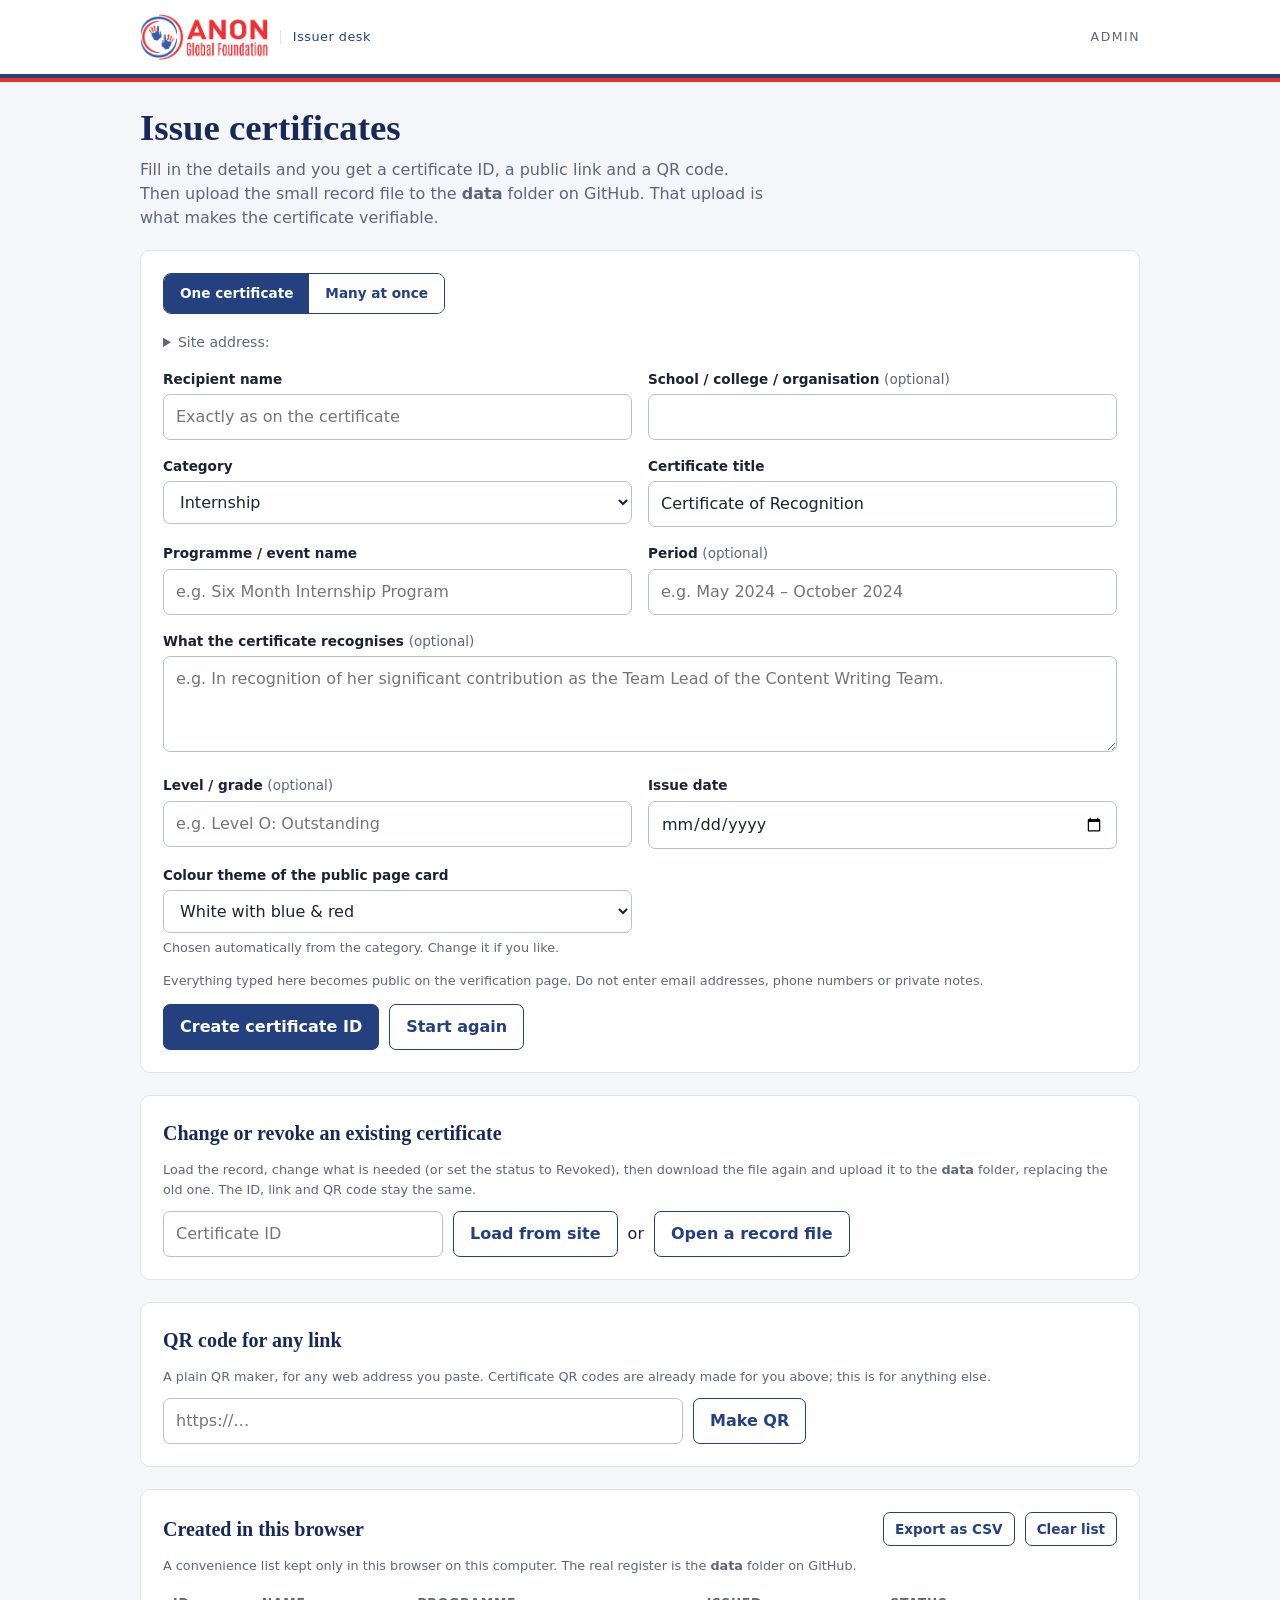
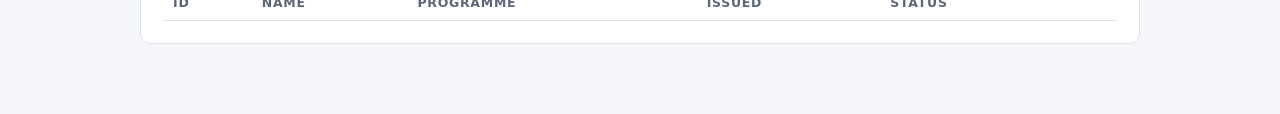
==== commit 10e6633f: "Update admin.html" ====
--- a/admin.html
+++ b/admin.html
@@ -90,6 +90,8 @@
       <div>
         <label for="theme">Colour theme of the public page card</label>
         <select id="theme"></select>
+        <span class="swatch" id="swatch" aria-hidden="true"><i></i></span>
+        <p class="hint">Chosen automatically from the category. Change it if you like.</p>
       </div>
       <div id="statusWrap" hidden>
         <label for="status">Status</label>
@@ -230,6 +232,21 @@
   }
   options($('category'), C.categories);
   options($('theme'), C.themes || [{ code: 'classic', label: 'Default' }]);
+  // each category suggests a colour theme; the little bar shows the colours
+  function swatch() {
+    var t = (C.themes || []).filter(function (x) { return x.code === $('theme').value; })[0]; if (!t) return;
+    var g = function (stops, a) { return stops.length > 1 ? 'linear-gradient(' + a + ',' + stops.join(',') + ')' : stops[0]; };
+    $('swatch').style.background = g(t.bg, '180deg'); $('swatch').style.borderColor = t.frame;
+    $('swatch').firstChild.style.background = g(t.band, '90deg');
+  }
+  function themeFromCategory() {
+    var c = C.categories.filter(function (x) { return x.code === $('category').value; })[0];
+    if (c && c.theme) $('theme').value = c.theme;
+    swatch();
+  }
+  $('category').addEventListener('change', themeFromCategory);
+  $('theme').addEventListener('change', swatch);
+  themeFromCategory();
   (C.certificateTitles || []).forEach(function (t) { var o = document.createElement('option'); o.value = t; $('titles').appendChild(o); });
 
   // ================= helpers
@@ -410,7 +427,7 @@
     var keep = $('site').value, m = mode();
     $('form').reset();
     document.querySelector('input[name=mode][value=' + m + ']').checked = true;
-    $('site').value = keep; $('issueDate').value = today();
+    $('site').value = keep; $('issueDate').value = today(); themeFromCategory();
     current = null; pending = []; batch = []; setEditing(null); siteRefresh();
     ['result', 'preview', 'batch'].forEach(function (id) { $(id).hidden = true; });
     $('go').disabled = false;
@@ -639,7 +656,7 @@
     ['name', 'organization', 'issueDate'].concat(SHARED).forEach(function (f) { $(f).value = rec[f] || ''; });
     var code = rec.categoryCode || (C.categories.filter(function (c) { return c.label === rec.category; })[0] || {}).code;
     if (code) $('category').value = code;
-    $('theme').value = rec.theme || $('theme').options[0].value;
+    $('theme').value = rec.theme || $('theme').options[0].value; swatch();
     $('replacedBy').value = rec.replacedBy || '';
     setEditing(cleanId(rec.id));
     $('status').value = rec.status || 'valid'; toggleRepl();
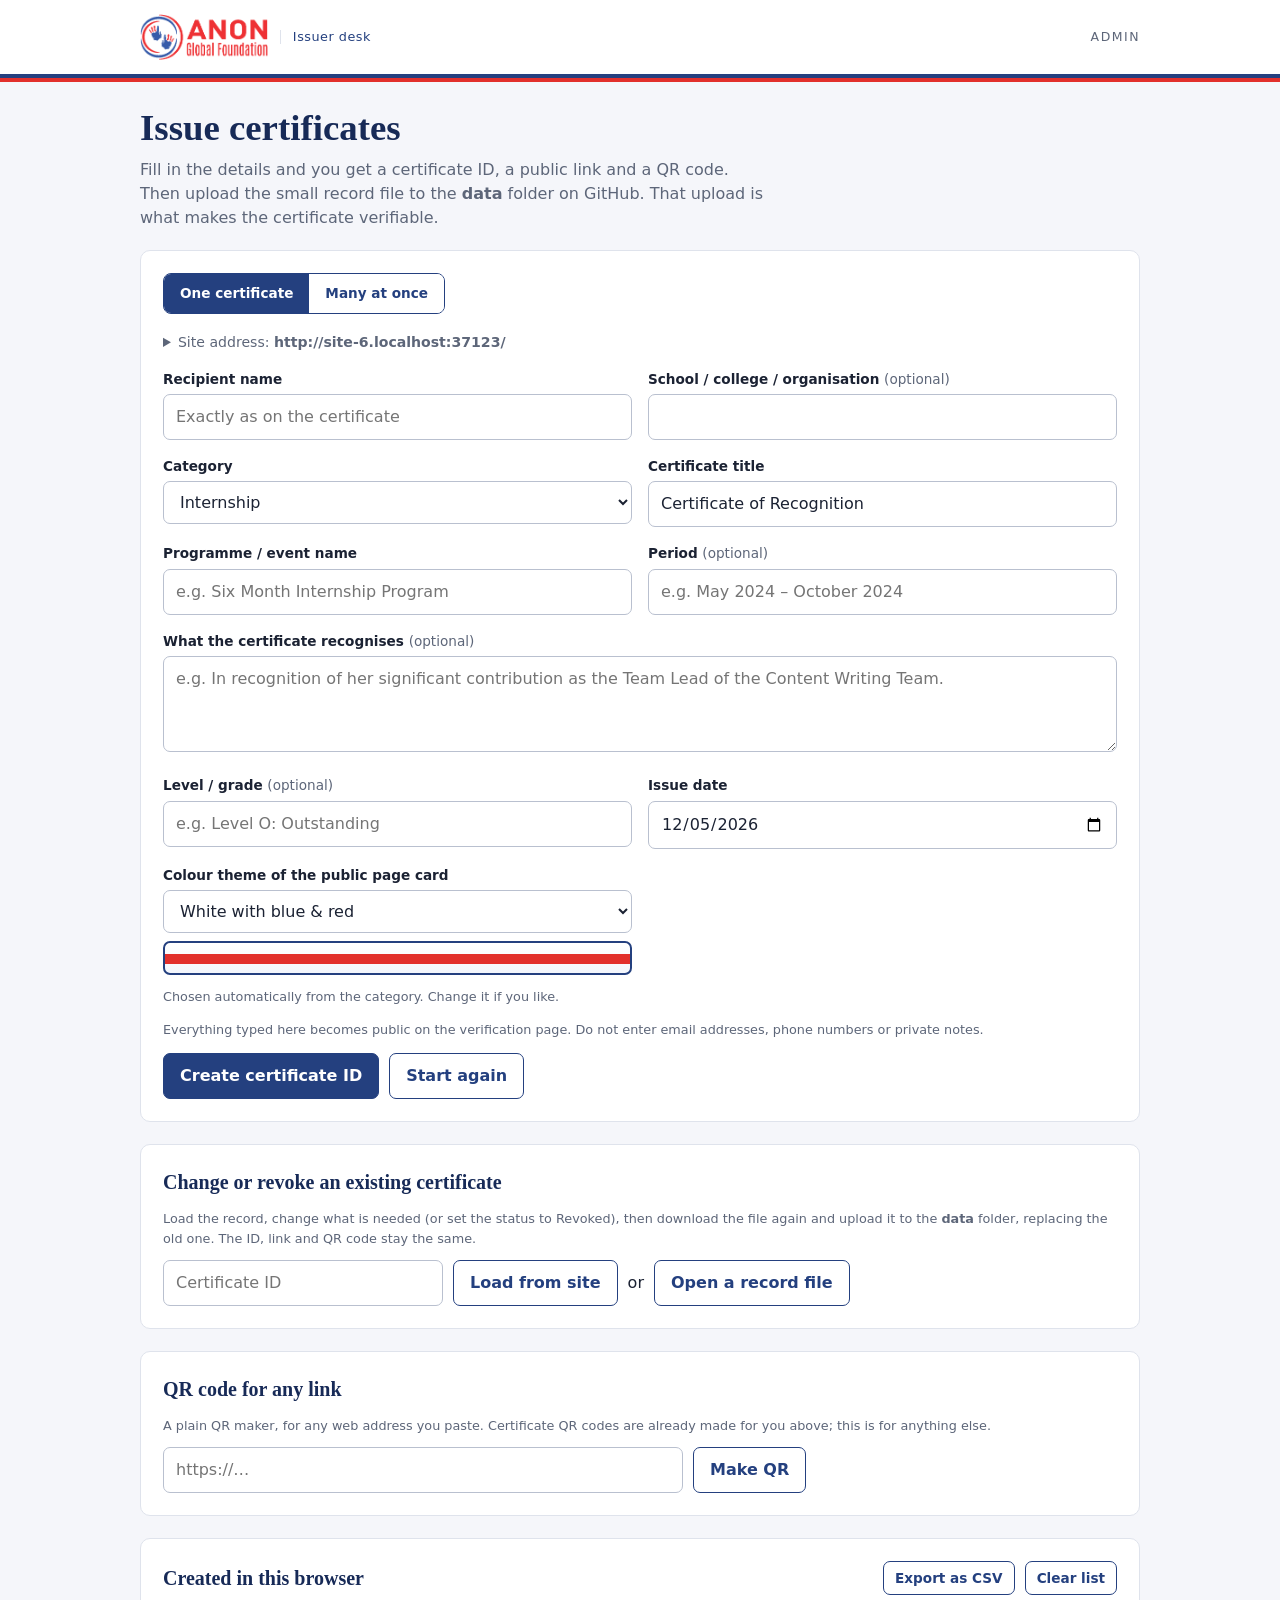
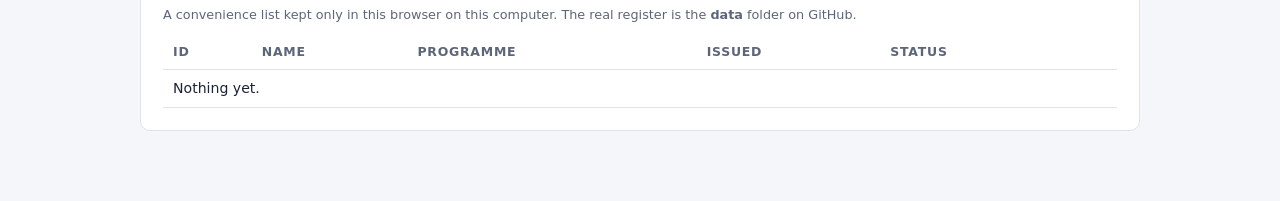
==== commit 6a193bcd: "Add files via upload" ====
--- a/admin.html
+++ b/admin.html
@@ -41,12 +41,12 @@
 
     <div id="manyBox" hidden style="margin-bottom:18px">
       <label for="list">List of people</label>
-      <textarea id="list" style="min-height:150px;font-family:ui-monospace,Consolas,monospace;font-size:.85rem" placeholder="Copy the rows from Excel or Google Sheets (with the heading row) and paste them here.&#10;&#10;name&#9;organization&#9;level&#10;Raaina Jain&#9;K.C. College, Mumbai&#9;Level O: Outstanding"></textarea>
+      <textarea id="list" style="min-height:150px;font-family:ui-monospace,Consolas,monospace;font-size:.85rem" placeholder="Copy the rows from Excel or Google Sheets (with the heading row) and paste them here.&#10;&#10;name&#9;organization&#9;program&#9;period&#9;level&#9;description&#10;First Person&#9;Example College&#9;One Year Internship Program&#9;May 2024 – April 2025&#9;Level O: Outstanding&#9;in recognition of his contribution as Team Lead"></textarea>
       <div class="row" style="margin-top:8px">
         <label class="btn ghost small" style="margin:0">Choose a CSV file<input type="file" id="listFile" accept=".csv,.tsv,.txt,text/csv" hidden></label>
         <button type="button" class="ghost small" id="sample">Download a sample spreadsheet</button>
       </div>
-      <p class="hint">Only the <b>name</b> column is required. Other columns you may add: organization, level, description, period, program, title, date, category, theme. Anything you leave out is taken from the boxes below, so fill those with what the whole batch has in common. A plain list of names, one per line, also works.</p>
+      <p class="hint">Only <b>name</b> is required. Each person can have their own <b>program</b>, <b>period</b>, <b>level</b>, <b>description</b> (what the certificate recognises) and <b>title</b>, so one list can mix 3-month, 6-month and 1-year interns and O, A and B levels. Optional extras: organization, date, theme. A cell left empty, or a column you leave out, is taken from the boxes below. Category always comes from the box below.</p>
     </div>
 
     <div class="grid">
@@ -151,7 +151,7 @@
     <h2>Check the list</h2>
     <div id="previewMsg"></div>
     <div class="table-wrap" style="margin:12px 0"><table>
-      <thead><tr><th>#</th><th>Name</th><th>Organisation</th><th>Programme</th><th>Issue date</th><th>Problem</th></tr></thead>
+      <thead><tr><th>#</th><th>Name</th><th>Problem</th><th>Organisation</th><th>Programme</th><th>Period</th><th>Level</th><th>Title</th><th>Theme</th><th>Issue date</th></tr></thead>
       <tbody id="previewRows"></tbody>
     </table></div>
     <button type="button" id="createAll"></button>
@@ -489,6 +489,27 @@
     level: 'level', grade: 'level', description: 'description', recognition: 'description', text: 'description',
     period: 'period', duration: 'period', category: 'categoryCode', theme: 'theme'
   };
+  var FIELD_NAMES = { name: 'Name', organization: 'Organisation', program: 'Programme', period: 'Period', level: 'Level',
+    description: 'Description', certificateTitle: 'Title', issueDate: 'Date', theme: 'Theme', categoryCode: 'Category' };
+  var KEYWORDS = [   // checked in this order; the first match wins
+    ['description', /recogni|descri|achiev|contribut|citation|remark|reason/],
+    ['program', /program|event|internship|fellowship|workshop|course|batch/],
+    ['period', /period|duration|tenure|month|from|to$/],
+    ['level', /level|grade|rating/],
+    ['certificateTitle', /title|certificatetype|award/],
+    ['organization', /school|college|organi|institut|university|company/],
+    ['issueDate', /date|issued/],
+    ['theme', /theme|colou?r|design|template/],
+    ['categoryCode', /categ|vertical/],
+    ['name', /name|recipient|student|intern|person/]
+  ];
+  function headKey(h) {
+    var n = String(h).toLowerCase().replace(/[^a-z]/g, '');
+    if (!n) return null;
+    if (HEADS[n]) return HEADS[n];
+    for (var i = 0; i < KEYWORDS.length; i++) if (KEYWORDS[i][1].test(n)) return KEYWORDS[i][0];
+    return null;
+  }
   var MON = ['jan', 'feb', 'mar', 'apr', 'may', 'jun', 'jul', 'aug', 'sep', 'oct', 'nov', 'dec'];
   function parseDate(s) {
     s = String(s || '').trim(); if (!s) return '';
@@ -508,13 +529,34 @@
     return hit ? hit.code : null;
   }
 
+  function themeFromText(val) {
+    var exact = lookupCode(C.themes || [], val); if (exact) return exact;
+    var k = String(val).toLowerCase();
+    var hits = (C.themes || []).filter(function (t) {
+      var words = k.match(/[a-z]+/g) || [];
+      return words.length && words.every(function (w) { return (t.label + ' ' + t.code).toLowerCase().indexOf(w) >= 0; });
+    });
+    if (hits.length === 1) return hits[0].code;
+    themeFromText.why = hits.length ? 'Theme “' + val + '” could be ' + hits.map(function (t) { return t.label; }).join(' or ') + '. Write the full name'
+      : 'Theme “' + val + '” not recognised';
+    return null;
+  }
   function checkList() {
     var rows = parseTable($('list').value);
     $('batch').hidden = true;
     if (!rows.length) return msg($('formMsg'), 'bad', 'Paste your list of people first.');
-    var cols = rows[0].map(function (h) { return HEADS[h.toLowerCase().replace(/[^a-z]/g, '')]; });
-    if (cols.indexOf('name') >= 0) rows.shift();          // there is a heading row
-    else cols = ['name', 'organization', 'level'];         // plain list: name, organisation, level
+    var cols = [], taken = {}, ignored = [];
+    rows[0].forEach(function (h) {
+      var k = headKey(h);
+      if (k && taken[k]) k = null;                         // a second column for the same thing is ignored
+      if (k) taken[k] = 1; else if (h) ignored.push(h);
+      cols.push(k);
+    });
+    var hasHead = cols.indexOf('name') >= 0;
+    if (hasHead) rows.shift();                             // there is a heading row
+    else { cols = ['name', 'organization', 'level']; ignored = []; }   // plain list: name, organisation, level
+    var colNote = hasHead ? 'Columns read: ' + cols.filter(Boolean).map(function (k) { return FIELD_NAMES[k]; }).join(', ') +
+      (ignored.length ? '. Not used: ' + ignored.join(', ') : '') + '. ' : '';
     if (rows.length > 1000) return msg($('formMsg'), 'bad', 'That is more than 1,000 rows. Please split the list into smaller batches.');
     var base = formValues(), seen = {};
     pending = rows.map(function (r, i) {
@@ -525,7 +567,7 @@
         var val = r[j]; if (!c || !val) return;
         if (c === 'issueDate') { var d = parseDate(val); if (d === 'bad') err = 'Date “' + val + '” not understood (use 31/10/2024)'; else v.issueDate = d; }
         else if (c === 'categoryCode') { var cc = lookupCode(C.categories, val); if (cc) v.categoryCode = cc; else err = 'Category “' + val + '” not recognised'; }
-        else if (c === 'theme') { var tc = lookupCode(C.themes || [], val); if (tc) v.theme = tc; }
+        else if (c === 'theme') { var tc = themeFromText(val); if (tc) v.theme = tc; else err = themeFromText.why; }
         else v[c] = val.slice(0, c === 'description' ? 900 : 160);
       });
       err = err || problems(v);
@@ -538,11 +580,13 @@
     var tb = $('previewRows'); tb.innerHTML = '';
     pending.forEach(function (p) {
       var tr = tb.insertRow(); if (p.err) tr.className = 'bad';
-      [p.n, p.v.name, p.v.organization, p.v.program, p.v.issueDate, p.err].forEach(function (val, i) {
-        var td = tr.insertCell(); td.textContent = val || ''; if (i === 5) td.className = 'err';
+      var th = (C.themes || []).filter(function (t) { return t.code === p.v.theme; })[0];
+      [p.n, p.v.name, p.err || 'OK', p.v.organization, p.v.program, p.v.period, p.v.level, p.v.certificateTitle, th ? th.label : p.v.theme, p.v.issueDate].forEach(function (val, i) {
+        var td = tr.insertCell(); td.textContent = val || '';
+        if (i === 2) td.className = p.err ? 'err' : 'ok'; if (i === 9) td.className = 'nowrap';
       });
     });
-    msg($('previewMsg'), bad ? 'bad' : 'ok', good + ' ready' + (bad ? ', ' + bad + ' with a problem. Fix them in your list and press “Check the list” again, or continue and those rows are skipped.' : '. Nothing is created until you press the button below.'));
+    msg($('previewMsg'), bad ? 'bad' : 'ok', colNote + good + ' ready' + (bad ? ', ' + bad + ' with a problem. Fix them in your list and press “Check the list” again, or continue and those rows are skipped.' : '. Nothing is created until you press the button below.'));
     $('createAll').textContent = 'Create ' + good + ' certificate' + (good === 1 ? '' : 's');
     $('createAll').disabled = !good;
     $('preview').hidden = false;
@@ -644,9 +688,11 @@
     rd.readAsText(f); this.value = '';
   });
   $('sample').addEventListener('click', function () {
-    download('agf-bulk-sample.csv', '﻿name,organization,level,description\r\n' +
-      'First Person,"Example College, City",Level O: Outstanding,In recognition of her contribution as Team Lead of the Content Team.\r\n' +
-      'Second Person,Example School,Level A: Excellent,\r\n', 'text/csv');
+    download('agf-bulk-sample.csv', '\ufeffname,organization,program,period,level,description,title,theme\r\n' +
+      'First Person,"Example College, Delhi University",One Year Internship Program,May 2024 – April 2025,Level O: Outstanding,in recognition of his significant contribution as the Team Lead of the Video Editing Team.,Certificate of Recognition,White with blue band\r\n' +
+      'Second Person,"Example School, Ashok Vihar",Three Month Internship Program,April 2026 – June 2026,Level A: Excellent,in recognition of her contribution as a part of Team Connect.,Certificate of Recognition,White with green band\r\n' +
+      'Third Person,Example College,Six Month Internship Program,May 2024 – October 2024,Level B: Very Good,,,\r\n' +
+      'Fourth Person,,Volunteering Programme 2025-26,,,for his exemplary performance as a Volunteer all through the year 2025-26.,Volunteer of the Year,Volunteer of the Year\r\n', 'text/csv');
   });
 
   // ================= load an existing record
--- a/assets/style.css
+++ b/assets/style.css
@@ -58,6 +58,7 @@
 button.ghost, .btn.ghost { background: #fff; color: var(--navy); }
 button.ghost:hover, .btn.ghost:hover { background: #eef2fb; }
 button.small, .btn.small { padding: 6px 11px; font-size: .85rem; }
+button:disabled { opacity: .55; cursor: default; }
 .row { display: flex; flex-wrap: wrap; gap: 10px; align-items: center; }
 
 /* public search */
@@ -77,26 +78,29 @@
 
 /* result */
 .result { display: grid; grid-template-columns: minmax(0, 5fr) minmax(0, 7fr); gap: 26px; align-items: start; }
-.visual img { width: 100%; height: auto; border: 1px solid var(--line); border-radius: 8px; display: block; }
-.cred { border-radius: 10px; padding: 26px 20px 20px; text-align: center; position: relative; overflow: hidden;
+.visual img.cert { width: 100%; height: auto; border: 1px solid var(--line); border-radius: 8px; display: block; }
+
+/* certificate card: its colours come from the theme in assets/config.js */
+.cred { border-radius: 10px; padding: 22px 20px 20px; text-align: center; position: relative; overflow: hidden;
   --c-bg: #fff; --c-ink: #1b2233; --c-accent: var(--red); --c-title: var(--navy); --c-band: var(--red); --c-band-ink: #fff; --c-frame: var(--navy);
   background: var(--c-bg); color: var(--c-ink); border: 2px solid var(--c-frame); }
 .cred::before { content: ''; position: absolute; inset: 6px; border: 1px solid var(--c-accent); border-radius: 6px; pointer-events: none; opacity: .7; }
-.cred.midnight { --c-bg: linear-gradient(160deg, #1c1c1c 0%, #050505 70%); --c-ink: #f4f1e8; --c-accent: #e3c06a; --c-title: #fff;
-  --c-band: linear-gradient(90deg, #a67c1e, #f1d684, #a67c1e); --c-band-ink: #171204; --c-frame: #c9a544; }
-.cred.gold { --c-bg: linear-gradient(180deg, #f1d58f 0%, #fbeec3 45%, #edcf85 100%); --c-ink: #17140c; --c-accent: #6b4e0c; --c-title: #17140c;
-  --c-band: #111; --c-band-ink: #f6dc8e; --c-frame: #8a6a1c; }
+.cred .c-logo { height: 50px; width: auto; max-width: 80%; display: block; margin: 0 auto; }
 .cred .c-org { font-family: var(--serif); font-weight: 700; font-size: .95rem; letter-spacing: .04em; color: var(--c-accent); }
 .cred .c-band { margin: 14px -20px; padding: 7px 16px; background: var(--c-band); color: var(--c-band-ink); font-weight: 700; font-style: italic; font-size: .9rem; overflow-wrap: anywhere; }
+.cred .c-band.edged { box-shadow: 0 -7px 0 -3px var(--c-band-edge), 0 7px 0 -3px var(--c-band-edge); margin-top: 18px; margin-bottom: 18px; }
+.cred .c-emblem { color: var(--c-accent); font-size: 1.05rem; letter-spacing: .5em; margin: 8px 0 -4px; padding-left: .5em; }
 .cred .c-big { font-family: var(--serif); font-weight: 700; font-size: 1.9rem; letter-spacing: .06em; color: var(--c-title); line-height: 1.1; text-transform: uppercase; overflow-wrap: anywhere; }
 .cred .c-sub { font-family: var(--serif); font-weight: 700; letter-spacing: .14em; font-size: .85rem; color: var(--c-title); text-transform: uppercase; margin-top: 2px; }
 .cred .c-to { font-size: .85rem; margin: 14px 0 4px; opacity: .85; }
 .cred .c-name { font-family: var(--serif); font-size: 1.55rem; font-weight: 700; color: var(--c-accent); overflow-wrap: anywhere; line-height: 1.2; }
 .cred .c-inst { font-weight: 600; font-size: .92rem; margin-top: 4px; overflow-wrap: anywhere; }
 .cred .c-level { margin-top: 12px; font-weight: 700; font-size: .88rem; color: var(--c-accent); }
-.cred .c-id { margin-top: 16px; padding-top: 12px; border-top: 1px solid color-mix(in srgb, var(--c-accent) 45%, transparent);
+.cred .c-verified { margin-top: 14px; font-size: .74rem; font-weight: 700; letter-spacing: .1em; text-transform: uppercase; color: var(--c-accent); }
+.cred .c-id { margin-top: 10px; padding-top: 12px; border-top: 1px solid color-mix(in srgb, var(--c-accent) 45%, transparent);
   font-family: ui-monospace, Consolas, monospace; font-size: .86rem; letter-spacing: .06em; }
 .cred .c-id small { display: block; font-family: var(--sans); letter-spacing: .1em; text-transform: uppercase; font-size: .66rem; opacity: .75; }
+
 .who { font-family: var(--serif); font-size: clamp(1.5rem, 3.5vw, 2rem); font-weight: 700; margin: 0; color: var(--navy-dark); overflow-wrap: anywhere; }
 .who-sub { color: var(--muted); margin: 2px 0 14px; }
 .desc { margin: 0 0 16px; }
@@ -107,6 +111,16 @@
 .mono { font-family: ui-monospace, Consolas, monospace; letter-spacing: .03em; }
 .actions { margin-top: 18px; }
 .note { font-size: .85rem; color: var(--muted); border-left: 3px solid var(--line); padding-left: 12px; margin: 18px 0 0; }
+
+/* "Post on LinkedIn" panel */
+.share { margin-top: 22px; padding-top: 22px; border-top: 1px solid var(--line); display: grid; grid-template-columns: minmax(0, 300px) minmax(0, 1fr); gap: 26px; align-items: start; }
+.share canvas { width: 100%; height: auto; border-radius: 8px; border: 1px solid var(--line); display: block; }
+.share h2 { grid-column: 1 / -1; margin: 0; }
+.share ol { margin: 0; padding-left: 20px; }
+.share li { margin-bottom: 14px; }
+.share li > b { display: block; margin-bottom: 6px; }
+.share textarea { min-height: 190px; font-size: .88rem; margin-bottom: 8px; }
+.share .tip { font-size: .88rem; color: var(--muted); margin: 6px 0 0; }
 
 .legend { display: grid; grid-template-columns: repeat(4, 1fr); gap: 14px; }
 .legend div { font-size: .88rem; color: var(--muted); }
@@ -132,35 +146,35 @@
 .modes { display: inline-flex; border: 1px solid var(--navy); border-radius: 8px; overflow: hidden; margin-bottom: 18px; }
 .modes label { margin: 0; padding: 9px 16px; cursor: pointer; font-weight: 600; color: var(--navy); background: #fff; }
 .modes input { position: absolute; opacity: 0; width: 0; }
-.modes input:checked + span { color: #fff; }
 .modes label:has(input:checked) { background: var(--navy); color: #fff; }
 .modes label:has(input:focus-visible) { outline: 3px solid #9db4ee; }
 details.site { margin-bottom: 16px; font-size: .88rem; }
 details.site summary { cursor: pointer; color: var(--muted); }
 details.site .inner { margin-top: 10px; }
+.swatch { display: inline-block; width: 100%; height: 34px; border-radius: 7px; border: 2px solid; margin-top: 8px; position: relative; overflow: hidden; }
+.swatch i { position: absolute; left: 0; right: 0; top: 11px; height: 10px; }
 td.err { color: var(--bad); font-weight: 600; }
 tr.bad td { background: #fff6f5; }
 table { width: 100%; border-collapse: collapse; font-size: .88rem; }
 th, td { text-align: left; padding: 8px 10px; border-bottom: 1px solid var(--line); vertical-align: top; }
 th { color: var(--muted); font-weight: 600; font-size: .78rem; text-transform: uppercase; letter-spacing: .06em; }
 .table-wrap { overflow-x: auto; }
+td.nowrap { white-space: nowrap; }
+td.ok { color: var(--ok); font-weight: 600; }
+#previewRows td.err { min-width: 220px; }
 .pill { display: inline-block; padding: 1px 9px; border-radius: 99px; font-size: .78rem; font-weight: 600; }
 .pill.valid { background: var(--ok-bg); color: var(--ok); } .pill.revoked { background: var(--bad-bg); color: var(--bad); } .pill.superseded { background: var(--warn-bg); color: var(--warn); }
 
 @media (max-width: 760px) {
-  .result, .out-grid, .grid { grid-template-columns: 1fr; }
+  .result, .out-grid, .grid, .share { grid-template-columns: 1fr; }
+  .share canvas { max-width: 300px; }
   .legend { grid-template-columns: 1fr 1fr; }
   .search { flex-direction: column; }
-  .brand.has-logo .org-name { display: none; }
-.brand.has-logo .brand-text small { font-size: .8rem; border-left: 1px solid var(--line); padding-left: 12px; }
-.top .tag { display: none; }
+  .top .tag { display: none; }
   .out-grid .qrbox { max-width: 220px; }
 }
 @media print {
-  .no-print, .brand.has-logo .org-name { display: none; }
-.brand.has-logo .brand-text small { font-size: .8rem; border-left: 1px solid var(--line); padding-left: 12px; }
-.top .tag { display: none !important; }
+  .no-print, .top .tag { display: none !important; }
   body { background: #fff; }
   .card { border: 0; padding: 0; }
 }
-#previewRows td:nth-child(5) { white-space: nowrap; }
